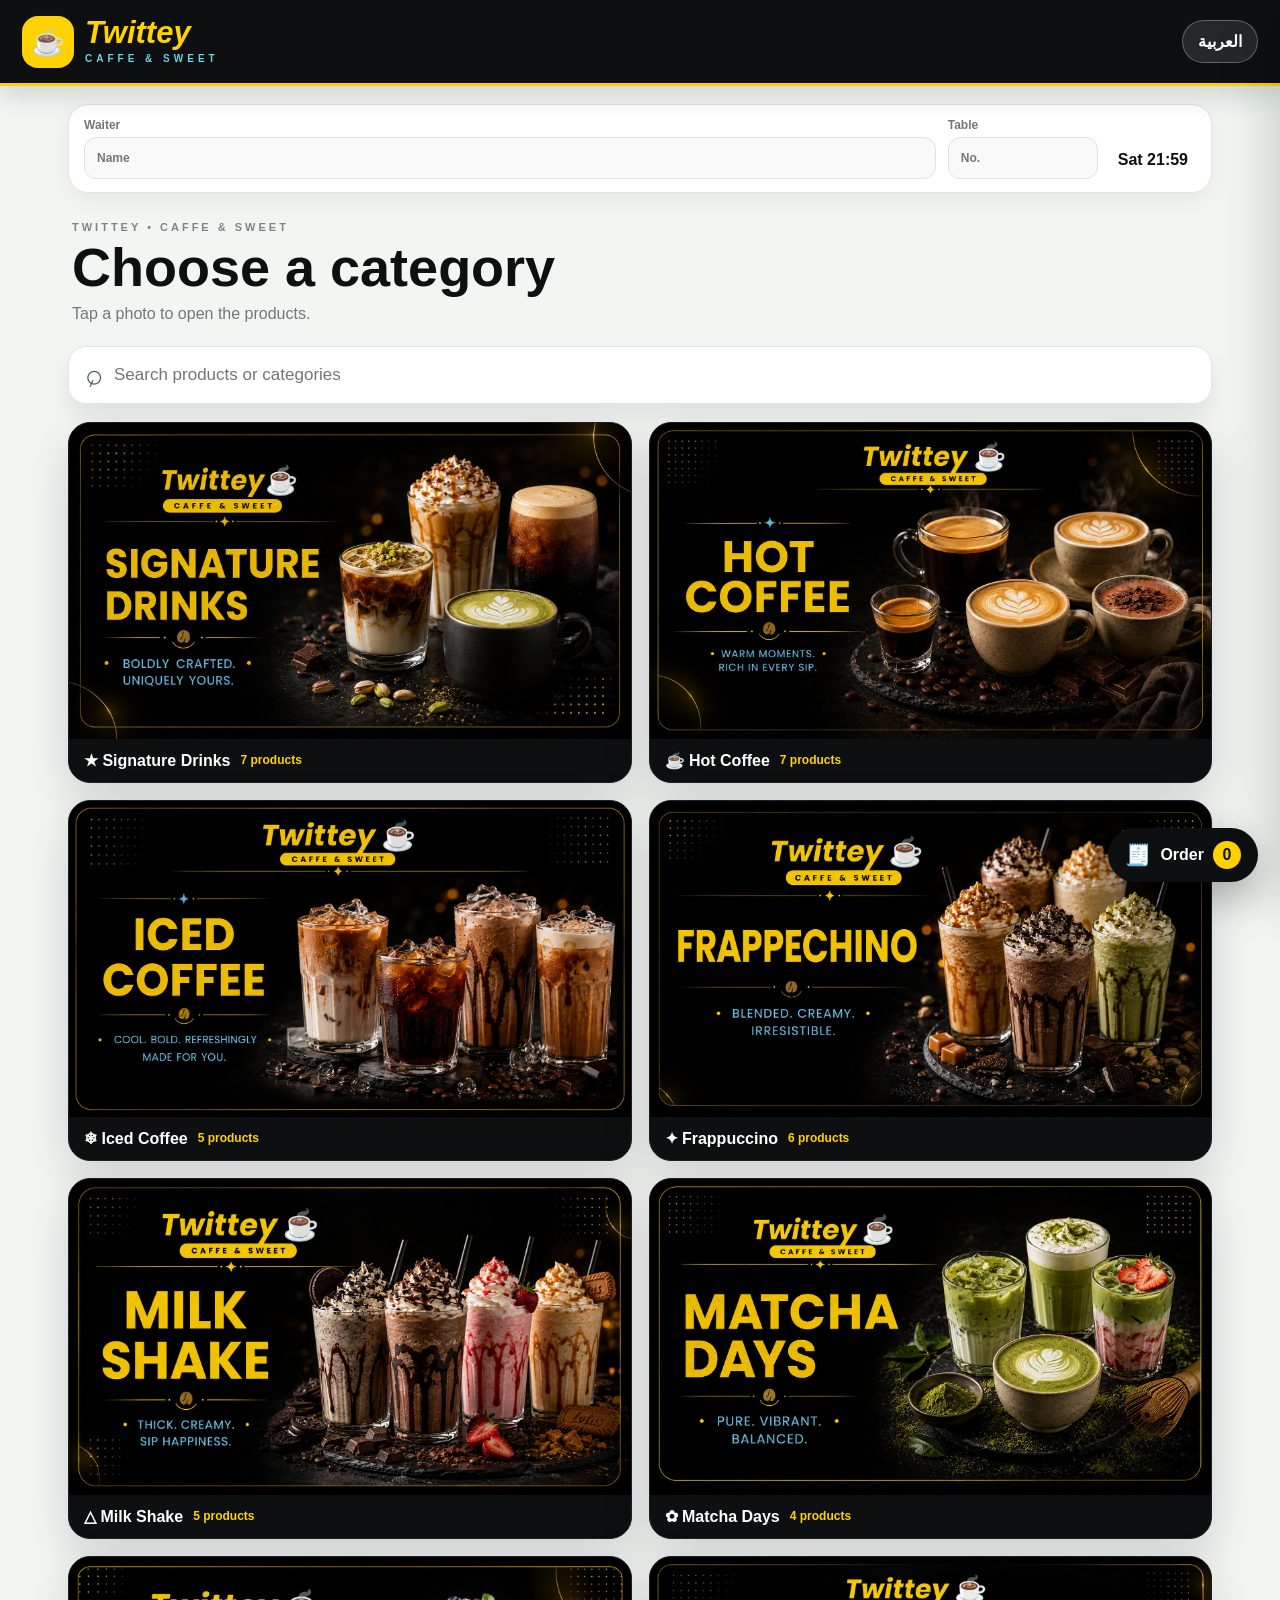
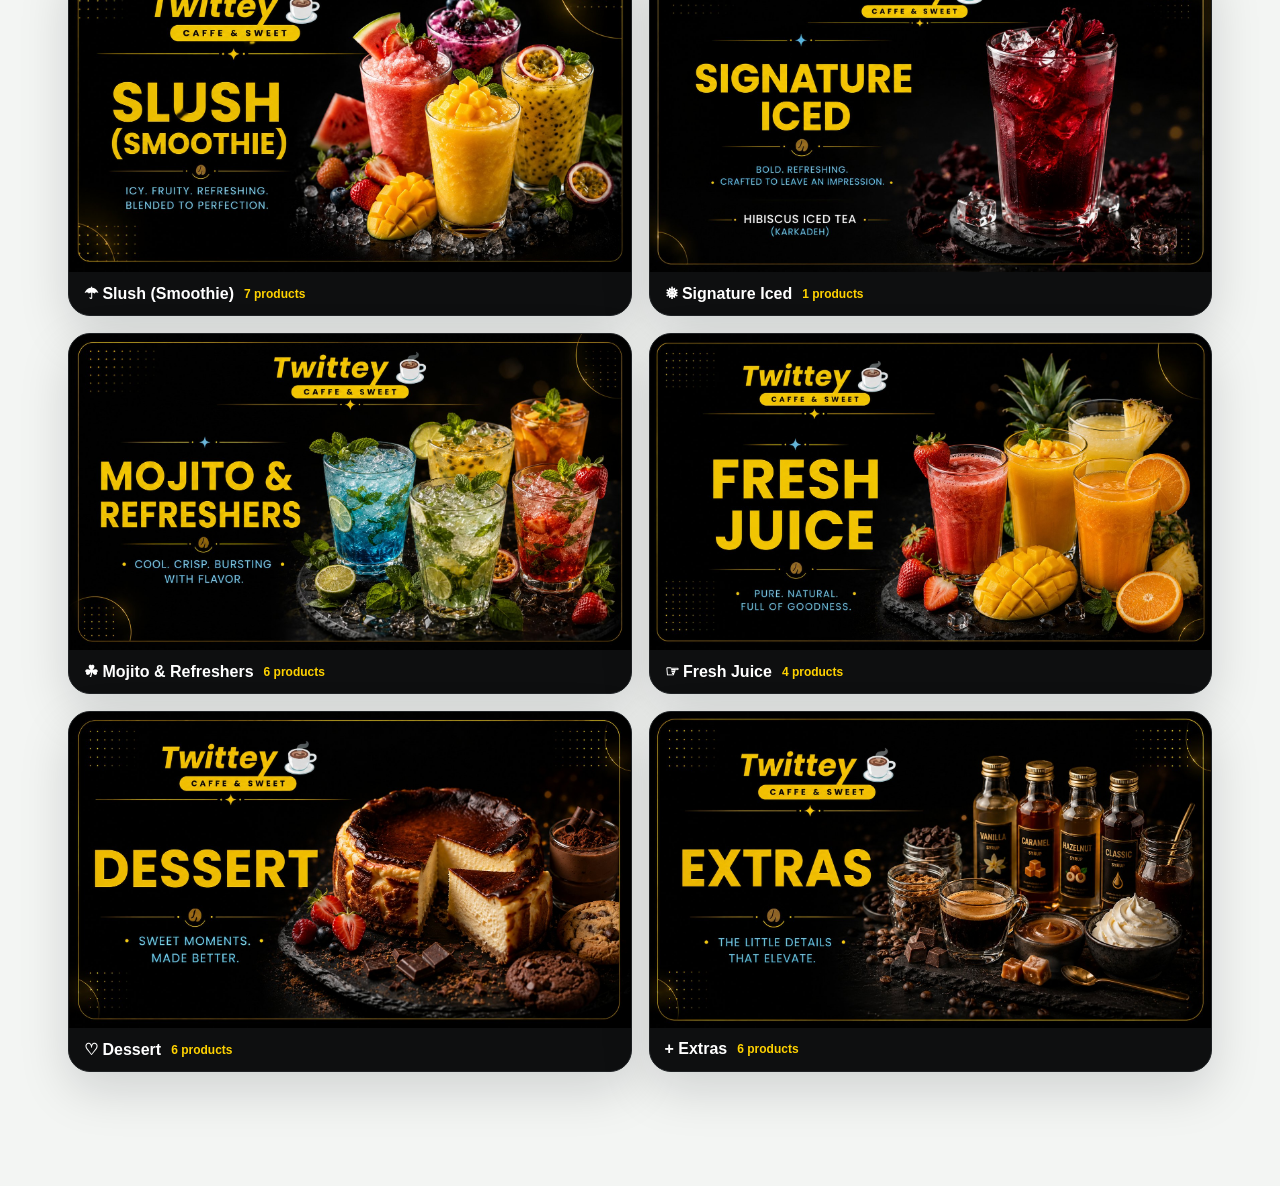
==== index.html @ 7efb629a "Add files via upload" ====
<!doctype html>
<html lang="en" dir="ltr">
<head>
  <meta charset="utf-8" />
  <meta name="viewport" content="width=device-width,initial-scale=1,viewport-fit=cover" />
  <meta name="theme-color" content="#0e0f10" />
  <meta name="apple-mobile-web-app-capable" content="yes" />
  <meta name="apple-mobile-web-app-status-bar-style" content="black-translucent" />
  <title>Twittey Waiter Menu</title>
  <link rel="manifest" href="manifest.json" />
  <link rel="icon" href="icon-192.png" />
  <link rel="stylesheet" href="styles.css" />
</head>
<body>
  <header class="app-header">
    <div class="brand" id="homeBrand" role="button" tabindex="0" aria-label="Home">
      <div class="brand-mark">☕</div>
      <div><div class="brand-name">Twittey</div><div class="brand-sub">CAFFE &amp; SWEET</div></div>
    </div>
    <div class="header-actions">
      <button class="lang-btn" id="langBtn" type="button">العربية</button>
      <button class="install-btn hidden" id="installBtn" type="button">Install</button>
    </div>
  </header>

  <main>
    <section class="staff-strip">
      <label><span data-i18n="waiter">Waiter</span><input id="waiterInput" autocomplete="off" placeholder="Name" /></label>
      <label><span data-i18n="table">Table</span><input id="tableInput" inputmode="numeric" placeholder="No." /></label>
      <div class="clock" id="clock"></div>
    </section>

    <section id="homeView" class="view active">
      <div class="welcome">
        <p class="eyebrow">TWITTEY • CAFFE &amp; SWEET</p>
        <h1 data-i18n="chooseCategory">Choose a category</h1>
        <p data-i18n="tapCategory">Tap a photo to open the products.</p>
      </div>
      <div class="search-wrap">
        <span class="search-icon">⌕</span>
        <input id="searchInput" type="search" data-placeholder="search" placeholder="Search products or categories" />
        <button id="clearSearch" class="clear-search hidden" aria-label="Clear search">×</button>
      </div>
      <div id="categoryGrid" class="category-grid"></div>
      <div id="noResults" class="empty-state hidden"><span>⌕</span><p data-i18n="noResults">No matching products found.</p></div>
    </section>

    <section id="categoryView" class="view">
      <button id="backBtn" class="back-btn" type="button">‹ <span data-i18n="back">Back</span></button>
      <div id="categoryHero" class="category-hero"></div>
      <div id="heroMeta" class="hero-meta"></div>
      <div id="productGrid" class="product-grid"></div>
    </section>
  </main>

  <button id="cartFab" class="cart-fab" type="button" aria-label="Open order">
    <span class="cart-symbol">🧾</span><span id="cartFabLabel">Order</span><span id="cartCount" class="cart-count">0</span>
  </button>

  <div id="drawerBackdrop" class="drawer-backdrop"></div>
  <aside id="cartDrawer" class="cart-drawer" aria-label="Current order">
    <div class="drawer-head">
      <div><p class="eyebrow">TWITTEY</p><h2 data-i18n="currentOrder">Current order</h2></div>
      <button id="closeCart" class="icon-btn" type="button">×</button>
    </div>
    <div id="orderMeta" class="order-meta"></div>
    <div id="cartItems" class="cart-items"></div>
    <div id="cartEmpty" class="cart-empty"><div>☕</div><p data-i18n="emptyOrder">No items added yet.</p></div>
    <label class="order-note"><span data-i18n="orderNote">Order note</span><textarea id="orderNote" rows="2" data-placeholder="notePlaceholder" placeholder="Example: takeaway, no sugar..."></textarea></label>
    <div class="totals"><span data-i18n="total">Total</span><strong id="cartTotal">0.000 OMR</strong></div>
    <div class="drawer-actions">
      <button id="copyOrder" class="secondary-btn" type="button" data-i18n="copy">Copy</button>
      <button id="printOrder" class="secondary-btn" type="button" data-i18n="print">Print</button>
      <button id="clearOrder" class="danger-btn" type="button" data-i18n="clear">Clear</button>
    </div>
  </aside>

  <div id="productModal" class="modal-backdrop">
    <div class="product-modal" role="dialog" aria-modal="true">
      <button id="closeModal" class="modal-close" type="button">×</button>
      <div id="modalThumb" class="modal-thumb"></div>
      <p id="modalCategory" class="eyebrow"></p>
      <h2 id="modalName"></h2>
      <div class="modal-price" id="modalPrice"></div>
      <div class="quantity-picker"><button id="qtyMinus" type="button">−</button><strong id="modalQty">1</strong><button id="qtyPlus" type="button">+</button></div>
      <div id="extrasBox" class="extras-box">
        <h3 data-i18n="chooseExtras">Choose extras</h3>
        <div id="extrasList"></div>
      </div>
      <label class="item-note"><span data-i18n="itemNote">Item note</span><textarea id="itemNote" rows="2" data-placeholder="itemNotePlaceholder" placeholder="Example: less ice, no sugar..."></textarea></label>
      <button id="addToOrder" class="primary-btn" type="button"><span data-i18n="addOrder">Add to order</span><strong id="modalTotal"></strong></button>
    </div>
  </div>

  <section id="printArea" class="print-area"></section>
  <div id="toast" class="toast"></div>
  <script>window.MENU_DATA = [{"id": "signature", "name": "Signature Drinks", "nameAr": "المشروبات المميزة", "image": "signature.jpg", "icon": "★", "items": [["Spanish Latte", "سبانيش لاتيه", 1.3, "spanish-latte.jpg"], ["Pistachio Latte", "لاتيه فستق", 1.6, "pistachio-latte.jpg"], ["Dirty Coffee", "ديرتي كوفي", 1.6, "dirty-coffee.jpg"], ["White Mocha", "وايت موكا", 1.4, "white-mocha.jpg"], ["Caramel Macchiato", "كراميل ماكياتو", 1.2, "caramel-macchiato.jpg"], ["Nitro Cold Brew", "نايترو كولد برو", 1.2, "nitro-cold-brew.jpg"], ["Hibiscus Refresher", "منعش الكركديه", 1.2, "hibiscus-refresher.jpg"]]}, {"id": "hot-coffee", "name": "Hot Coffee", "nameAr": "قهوة ساخنة", "image": "hot-coffee.jpg", "icon": "☕", "items": [["Espresso", "إسبريسو", 0.8, "espresso.jpg"], ["Americano", "أمريكانو", 1.0, "americano.jpg"], ["Cappuccino", "كابتشينو", 1.2, "cappuccino.jpg"], ["Latte", "لاتيه", 1.2, "latte.jpg"], ["Flat White", "فلات وايت", 1.2, "flat-white.jpg"], ["Mocha", "موكا", 1.3, "mocha.jpg"], ["Hot Chocolate", "هوت شوكليت", 1.3, "hot-chocolate.jpg"]]}, {"id": "iced-coffee", "name": "Iced Coffee", "nameAr": "قهوة باردة", "image": "iced-coffee.jpg", "icon": "❄", "items": [["Iced Latte", "آيس لاتيه", 1.3], ["Iced Spanish Latte", "آيس سبانيش لاتيه", 1.2], ["Iced Americano", "آيس أمريكانو", 1.0], ["Iced Mocha", "آيس موكا", 1.4], ["Cold Brew", "كولد برو", 1.5]]}, {"id": "frappuccino", "name": "Frappuccino", "nameAr": "فرابتشينو", "image": "frappuccino.jpg", "icon": "✦", "items": [["Caramel Frappuccino", "كراميل فرابتشينو", 1.5], ["Mocha Frappuccino", "موكا فرابتشينو", 1.5], ["White Mocha Frappuccino", "وايت موكا فرابتشينو", 1.5], ["Hazelnut Frappuccino", "بندق فرابتشينو", 1.5], ["Pistachio Frappuccino", "فستق فرابتشينو", 1.5], ["Cookies & Cream Frappuccino", "كوكيز آند كريم فرابتشينو", 1.5]]}, {"id": "milkshake", "name": "Milk Shake", "nameAr": "ميلك شيك", "image": "milkshake.jpg", "icon": "△", "items": [["Oreo Milk Shake", "أوريو ميلك شيك", 1.4], ["Chocolate Milk Shake", "شوكولاتة ميلك شيك", 1.3], ["Vanilla Milk Shake", "فانيلا ميلك شيك", 1.3], ["Strawberry Milk Shake", "فراولة ميلك شيك", 1.4], ["Lotus Milk Shake", "لوتس ميلك شيك", 1.4]]}, {"id": "matcha", "name": "Matcha Days", "nameAr": "ماتشا", "image": "matcha.jpg", "icon": "✿", "items": [["Matcha Latte", "ماتشا لاتيه", 1.5], ["Iced Matcha Latte", "آيس ماتشا لاتيه", 1.5], ["Matcha Coconut Latte", "ماتشا جوز الهند", 1.8], ["Strawberry Matcha", "ماتشا فراولة", 1.8]]}, {"id": "slush", "name": "Slush (Smoothie)", "nameAr": "سلاش وسموذي", "image": "slush.jpg", "icon": "☂", "items": [["Mango Slush", "سلاش مانجو", 1.3], ["Strawberry Slush", "سلاش فراولة", 1.3], ["Watermelon Slush", "سلاش بطيخ", 1.0], ["Blueberry Slush", "سلاش بلوبيري", 1.3], ["Passion Fruit Slush", "سلاش باشن فروت", 1.3], ["Peach Slush", "سلاش خوخ", 1.3], ["Mixed Berry Slush", "سلاش توت مشكل", 1.3]]}, {"id": "signature-iced", "name": "Signature Iced", "nameAr": "مشروب بارد مميز", "image": "signature-iced.jpg", "icon": "❅", "items": [["Hibiscus Iced Tea (Karkadeh)", "آيس تي كركديه", 1.2]]}, {"id": "mojito", "name": "Mojito & Refreshers", "nameAr": "موهيتو ومنعشات", "image": "mojito.jpg", "icon": "☘", "items": [["Blue Mojito", "موهيتو أزرق", 1.4], ["Passion Fruit Mojito", "موهيتو باشن فروت", 1.4], ["Green Apple Mojito", "موهيتو تفاح أخضر", 1.4], ["Strawberry Mojito", "موهيتو فراولة", 1.4], ["Lemon Mint", "ليمون نعناع", 1.2], ["Peach Ice Tea", "آيس تي خوخ", 1.4]]}, {"id": "fresh-juice", "name": "Fresh Juice", "nameAr": "عصائر طازجة", "image": "fresh-juice.jpg", "icon": "☞", "items": [["Strawberry Juice", "عصير فراولة", 1.2], ["Mango Juice", "عصير مانجو", 1.2], ["Pineapple Juice", "عصير أناناس", 1.2], ["Orange Juice", "عصير برتقال", 1.0]]}, {"id": "dessert", "name": "Dessert", "nameAr": "حلويات", "image": "dessert.jpg", "icon": "♡", "items": [["Tiramisu Cup", "كوب تيراميسو", 2.0], ["San Sebastian", "سان سباستيان", 2.0], ["Brownies", "براونيز", 1.6], ["Cookies", "كوكيز", 0.8], ["Chocolate Cake", "كيك شوكولاتة", 1.5], ["Cheesecake (Berry)", "تشيز كيك توت", 1.6]]}, {"id": "extras", "name": "Extras", "nameAr": "إضافات", "image": "extras.jpg", "icon": "+", "items": [["Extra Shot", "شوت إضافي", 0.3], ["Flavored Syrup", "سيرب نكهة", 0.3], ["Oat Milk", "حليب شوفان", 0.3], ["Almond Milk", "حليب لوز", 0.3], ["Whipped Cream", "كريمة مخفوقة", 0.3], ["Extra Sauce", "صوص إضافي", 0.3]]}];</script>
  <script src="app.js"></script>
</body>
</html>
---- styles.css ----
:root{
  --black:#0e0f10;--black2:#17191b;--yellow:#ffd200;--blue:#6fd2dd;--paper:#f3f5f3;
  --muted:#71777b;--line:#dfe3e1;--white:#fff;--danger:#b83232;--shadow:0 18px 50px rgba(10,15,18,.15);
  font-family:Inter,"Segoe UI",Tahoma,Arial,sans-serif;color:var(--black);background:var(--paper);
}
*{box-sizing:border-box}html,body{margin:0;min-height:100%;background:var(--paper)}body{padding-bottom:96px}button,input,textarea{font:inherit}button{cursor:pointer}.hidden{display:none!important}
.app-header{position:sticky;top:0;z-index:30;height:86px;padding:12px 22px;display:flex;align-items:center;justify-content:space-between;background:var(--black);color:#fff;border-bottom:3px solid var(--yellow);box-shadow:0 10px 26px rgba(0,0,0,.14)}
.brand{display:flex;align-items:center;gap:11px;user-select:none}.brand-mark{width:52px;height:52px;display:grid;place-items:center;border-radius:16px;background:var(--yellow);font-size:27px}.brand-name{font-size:31px;font-weight:900;font-style:italic;line-height:.9;color:var(--yellow)}.brand-sub{margin-top:7px;font-size:10px;font-weight:800;letter-spacing:4px;color:var(--blue)}
.header-actions{display:flex;gap:8px}.lang-btn,.install-btn{border:1px solid rgba(255,255,255,.28);border-radius:999px;background:#25282a;color:#fff;padding:11px 15px;font-weight:800}.install-btn{background:var(--yellow);color:#111;border-color:var(--yellow)}
main{max-width:1180px;margin:0 auto;padding:18px}.staff-strip{display:grid;grid-template-columns:1fr 150px auto;gap:12px;align-items:end;background:#fff;padding:13px 15px;border:1px solid var(--line);border-radius:20px;box-shadow:0 8px 26px rgba(11,18,20,.06)}
.staff-strip label{display:grid;gap:5px;color:var(--muted);font-weight:800;font-size:12px}.staff-strip input{min-width:0;height:42px;padding:0 12px;border:1px solid var(--line);border-radius:12px;background:#f8f9f8;outline:none}.staff-strip input:focus{border-color:var(--blue);box-shadow:0 0 0 4px rgba(111,210,221,.18)}.clock{padding:0 8px 10px;font-weight:900;color:var(--black);white-space:nowrap}
.view{display:none}.view.active{display:block}.welcome{padding:28px 4px 15px}.eyebrow{margin:0 0 7px;color:#7d8588;font-size:11px;font-weight:900;letter-spacing:3px}.welcome h1{margin:0;font-size:clamp(31px,5vw,54px);line-height:1}.welcome p:last-child{color:var(--muted);margin:11px 0 0}
.search-wrap{position:sticky;top:102px;z-index:20;display:flex;align-items:center;gap:10px;margin:8px 0 18px;padding:0 15px;height:58px;background:rgba(255,255,255,.94);backdrop-filter:blur(12px);border:1px solid var(--line);border-radius:18px;box-shadow:0 12px 25px rgba(12,17,20,.08)}.search-icon{font-size:30px;transform:rotate(-20deg);color:#50575a}.search-wrap input{width:100%;border:0;outline:0;background:transparent;font-size:17px}.clear-search{border:0;background:#e8ebea;width:32px;height:32px;border-radius:50%;font-size:21px}
.category-grid{display:grid;grid-template-columns:repeat(2,minmax(0,1fr));gap:17px}.category-card{display:flex;flex-direction:column;overflow:hidden;border-radius:22px;background:var(--black);box-shadow:var(--shadow);border:1px solid #1e2124;color:#fff;text-align:start;padding:0}.cat-banner{aspect-ratio:16/9;width:100%;overflow:hidden;background:#111}.cat-banner img{width:100%;height:100%;object-fit:cover;display:block;transition:transform .4s ease}.category-card:hover .cat-banner img,.category-card:focus .cat-banner img{transform:scale(1.04)}.cat-label{display:flex;align-items:center;justify-content:space-between;gap:10px;padding:12px 15px}.cat-label span{font-weight:800;font-size:16px;color:#fff}.cat-label em{font-style:normal;font-weight:800;font-size:12px;color:var(--yellow);white-space:nowrap}.empty-state{text-align:center;padding:50px 15px;color:var(--muted)}.empty-state span{font-size:50px}
.back-btn{margin:21px 0 12px;border:0;background:#fff;border-radius:14px;padding:12px 17px;font-weight:900;box-shadow:0 7px 18px rgba(0,0,0,.06)}.category-hero{overflow:hidden;aspect-ratio:16/9;width:100%;border-radius:26px;background:#111 center/cover no-repeat;box-shadow:var(--shadow)}.hero-meta{margin:14px 4px 2px;font-weight:900;font-size:clamp(16px,2.4vw,20px);color:var(--black)}
.product-grid{display:grid;grid-template-columns:repeat(2,minmax(0,1fr));gap:14px;margin-top:18px}.product-card{display:grid;grid-template-columns:82px 1fr auto;gap:14px;align-items:center;background:#fff;border:1px solid var(--line);border-radius:20px;padding:12px;box-shadow:0 7px 20px rgba(10,15,18,.05);text-align:start}.product-thumb{height:82px;border-radius:16px;display:grid;place-items:center;background:linear-gradient(145deg,#1c1f22,#0e0f10);color:var(--yellow);font-size:30px;overflow:hidden}.product-thumb img{width:100%;height:100%;object-fit:cover;display:block}.product-info h3{margin:0 0 6px;font-size:18px}.product-info p{margin:0;color:var(--muted);font-size:13px}.price{margin-top:8px!important;color:#111!important;font-weight:900!important}.add-btn{width:48px;height:48px;border:0;border-radius:15px;background:var(--yellow);font-size:27px;font-weight:500}.add-btn:active{transform:scale(.94)}
.cart-fab{position:fixed;z-index:35;right:22px;bottom:18px;display:flex;align-items:center;gap:9px;border:0;border-radius:999px;background:var(--black);color:#fff;padding:13px 17px;box-shadow:0 16px 38px rgba(0,0,0,.28);font-weight:900}.cart-symbol{font-size:21px}.cart-count{display:grid;place-items:center;min-width:28px;height:28px;padding:0 7px;border-radius:50%;background:var(--yellow);color:#111}
.drawer-backdrop{position:fixed;z-index:39;inset:0;background:rgba(5,8,10,.48);opacity:0;pointer-events:none;transition:.22s}.drawer-backdrop.open{opacity:1;pointer-events:auto}.cart-drawer{position:fixed;z-index:40;top:0;right:0;width:min(460px,94vw);height:100dvh;background:#fff;box-shadow:-20px 0 60px rgba(0,0,0,.24);transform:translateX(105%);transition:.28s ease;display:flex;flex-direction:column;padding:22px}.cart-drawer.open{transform:translateX(0)}.drawer-head{display:flex;align-items:center;justify-content:space-between;border-bottom:1px solid var(--line);padding-bottom:13px}.drawer-head h2{margin:0}.icon-btn,.modal-close{border:0;width:42px;height:42px;border-radius:50%;background:#eef0ef;font-size:25px}.order-meta{display:flex;gap:8px;flex-wrap:wrap;padding:12px 0;color:var(--muted);font-size:13px;font-weight:800}.order-meta span{background:#f3f5f4;padding:7px 10px;border-radius:999px}.cart-items{overflow:auto;flex:1}.cart-line{display:grid;grid-template-columns:1fr auto;gap:10px;padding:13px 0;border-bottom:1px solid var(--line)}.cart-line h4{margin:0 0 4px}.cart-line p{margin:2px 0;color:var(--muted);font-size:12px}.cart-controls{display:flex;align-items:center;gap:7px;justify-content:end}.cart-controls button{border:0;background:#ecefed;width:30px;height:30px;border-radius:9px;font-weight:900}.remove-line{background:#fff0f0!important;color:var(--danger)}.line-total{text-align:end;font-weight:900;margin-top:7px}.cart-empty{flex:1;display:grid;place-content:center;text-align:center;color:var(--muted)}.cart-empty div{font-size:48px}.order-note,.item-note{display:grid;gap:7px;color:var(--muted);font-size:12px;font-weight:900}.order-note textarea,.item-note textarea{resize:none;border:1px solid var(--line);border-radius:13px;padding:10px;outline:0}.totals{display:flex;justify-content:space-between;align-items:center;padding:15px 0 11px;font-size:18px}.totals strong{font-size:23px}.drawer-actions{display:grid;grid-template-columns:1fr 1fr 1fr;gap:8px}.secondary-btn,.danger-btn,.primary-btn{border:0;border-radius:13px;padding:13px;font-weight:900}.secondary-btn{background:#e9eeed}.danger-btn{background:#fff0f0;color:var(--danger)}
.modal-backdrop{position:fixed;z-index:50;inset:0;background:rgba(4,7,8,.62);display:grid;place-items:center;padding:18px;opacity:0;pointer-events:none;transition:.2s}.modal-backdrop.open{opacity:1;pointer-events:auto}.product-modal{position:relative;width:min(520px,100%);max-height:94dvh;overflow:auto;background:#fff;border-radius:28px;padding:18px;box-shadow:0 30px 90px rgba(0,0,0,.35)}.modal-close{position:absolute;right:14px;top:14px;z-index:2}.modal-thumb{height:280px;border-radius:20px;background-color:#000;background-position:center;background-size:contain;background-repeat:no-repeat;margin-bottom:17px}.product-modal h2{margin:4px 0 7px;font-size:29px}.modal-price{font-weight:900;font-size:19px}.quantity-picker{display:flex;align-items:center;justify-content:center;gap:20px;margin:17px 0}.quantity-picker button{border:0;width:46px;height:46px;border-radius:14px;background:#ecefed;font-size:24px;font-weight:900}.quantity-picker strong{font-size:23px}.extras-box{padding:13px;border-radius:18px;background:#f4f6f5;margin-bottom:13px}.extras-box h3{margin:0 0 10px;font-size:16px}.extra-choice{display:flex;align-items:center;justify-content:space-between;padding:9px 0;border-bottom:1px solid #dfe4e2}.extra-choice:last-child{border-bottom:0}.extra-choice label{display:flex;align-items:center;gap:9px;font-weight:700}.extra-choice input{width:20px;height:20px;accent-color:#111}.primary-btn{width:100%;margin-top:13px;background:var(--yellow);color:#111;display:flex;justify-content:space-between;font-size:16px}.toast{position:fixed;z-index:70;left:50%;bottom:95px;transform:translate(-50%,25px);background:#111;color:#fff;padding:12px 17px;border-radius:999px;font-weight:800;opacity:0;pointer-events:none;transition:.2s}.toast.show{opacity:1;transform:translate(-50%,0)}
.print-area{display:none}
html[dir="rtl"] .category-card,html[dir="rtl"] .product-card{text-align:right}html[dir="rtl"] .category-card::after{background:linear-gradient(270deg,rgba(0,0,0,.78),rgba(0,0,0,.18) 72%,rgba(0,0,0,.08))}html[dir="rtl"] .hero-overlay{background:linear-gradient(270deg,rgba(0,0,0,.78),rgba(0,0,0,.12))}html[dir="rtl"] .cart-drawer{right:auto;left:0;transform:translateX(-105%);box-shadow:20px 0 60px rgba(0,0,0,.24)}html[dir="rtl"] .cart-drawer.open{transform:translateX(0)}html[dir="rtl"] .cart-fab{right:auto;left:22px}html[dir="rtl"] .modal-close{right:auto;left:14px}
@media(max-width:760px){main{padding:12px}.app-header{height:78px;padding:10px 13px}.brand-name{font-size:27px}.brand-mark{width:47px;height:47px}.brand-sub{letter-spacing:2.5px}.staff-strip{grid-template-columns:1fr 105px}.clock{display:none}.category-grid{grid-template-columns:1fr}.category-card{min-height:190px}.product-grid{grid-template-columns:1fr}.category-hero{height:245px}.search-wrap{top:88px}.product-card{grid-template-columns:72px 1fr auto}.product-thumb{height:72px}.drawer-actions{grid-template-columns:1fr 1fr}.danger-btn{grid-column:1/-1}.lang-btn{padding:10px 12px}.install-btn{display:none!important}}
@media(max-width:390px){.brand-sub{display:none}.staff-strip{grid-template-columns:1fr 86px}.category-copy h2{font-size:25px}.product-info h3{font-size:16px}}
@media print{body>*:not(#printArea){display:none!important}.print-area{display:block!important;padding:12mm;font-family:Arial,sans-serif;color:#000}.print-head{text-align:center;border-bottom:2px solid #000;padding-bottom:8px}.print-head h1{margin:0}.print-meta{display:flex;justify-content:space-between;margin:14px 0}.print-table{width:100%;border-collapse:collapse}.print-table th,.print-table td{border-bottom:1px solid #bbb;padding:7px;text-align:start}.print-total{text-align:end;font-size:20px;font-weight:900;margin-top:15px}.print-note{margin-top:14px;border:1px solid #aaa;padding:8px}}
.cat-fallback{width:100%;height:100%;display:grid;place-items:center;font-size:60px;color:var(--yellow);background:linear-gradient(145deg,#1c1f22,#0e0f10)}
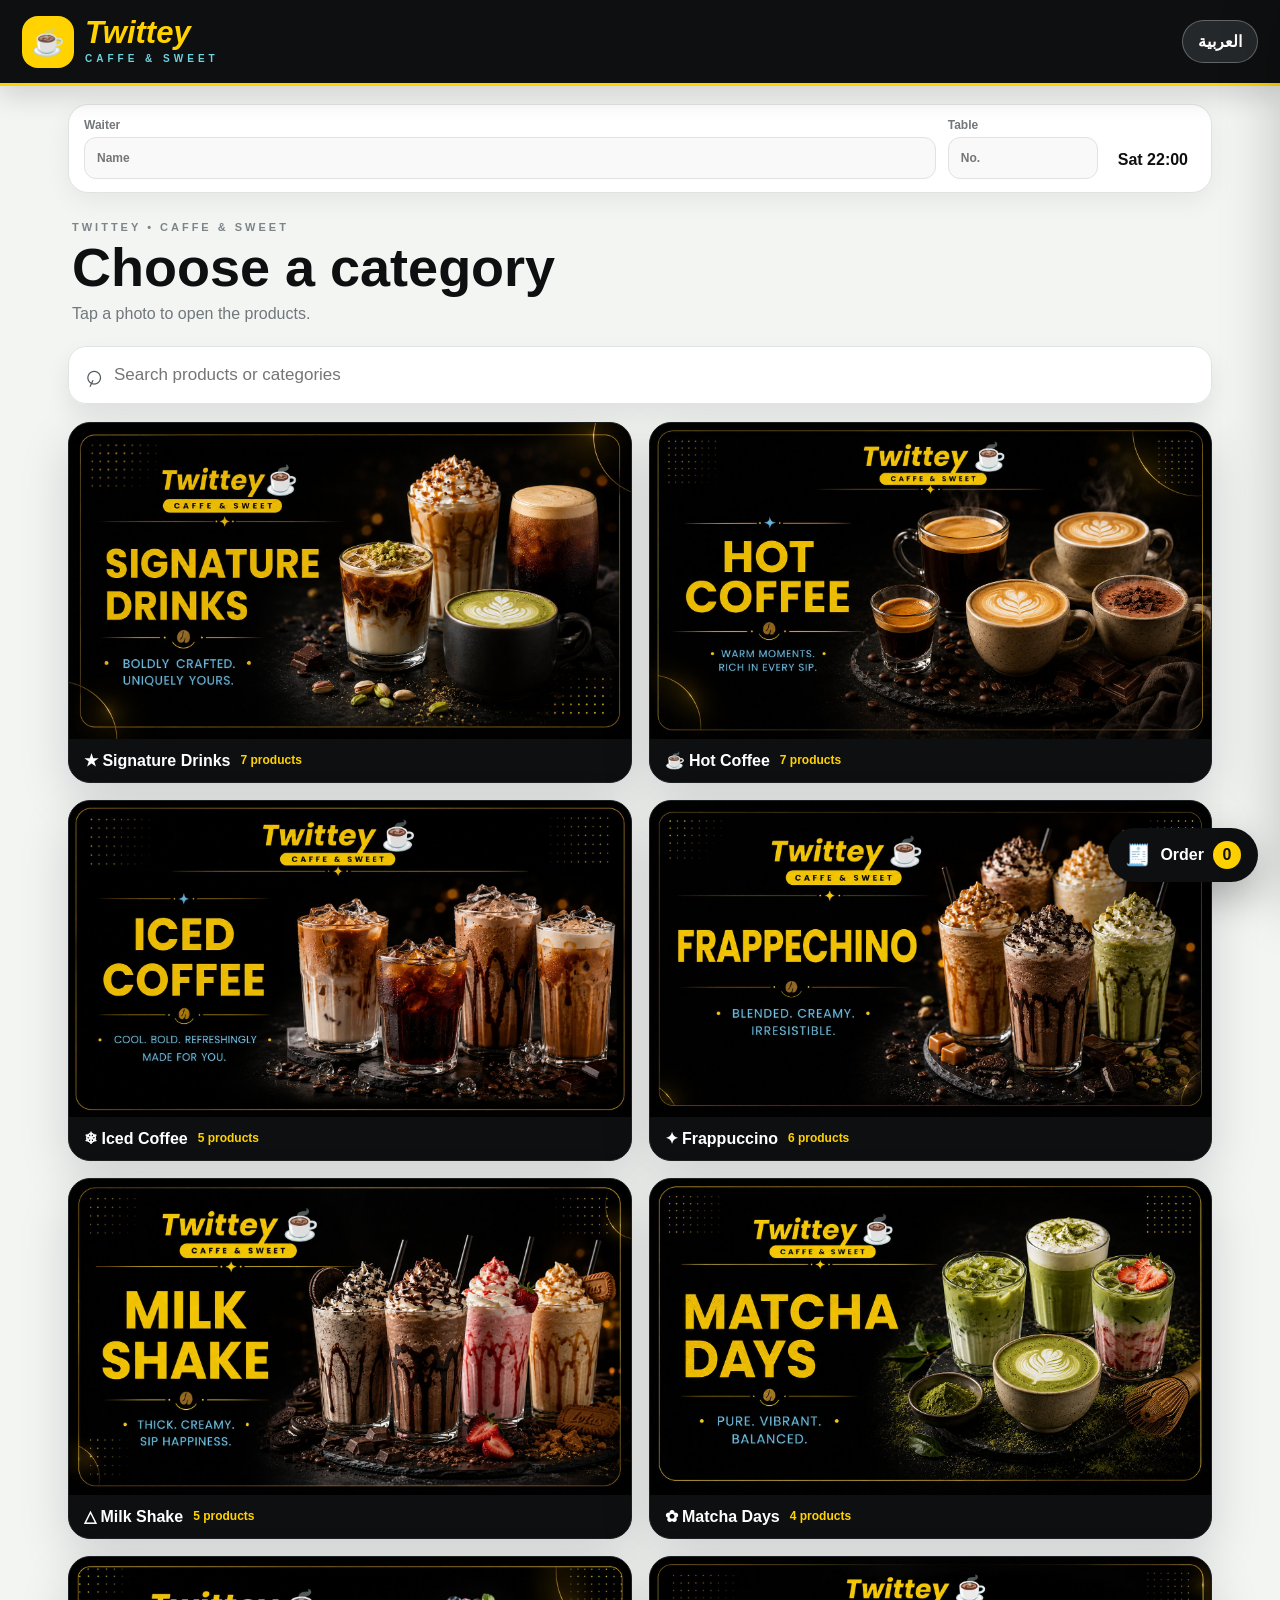
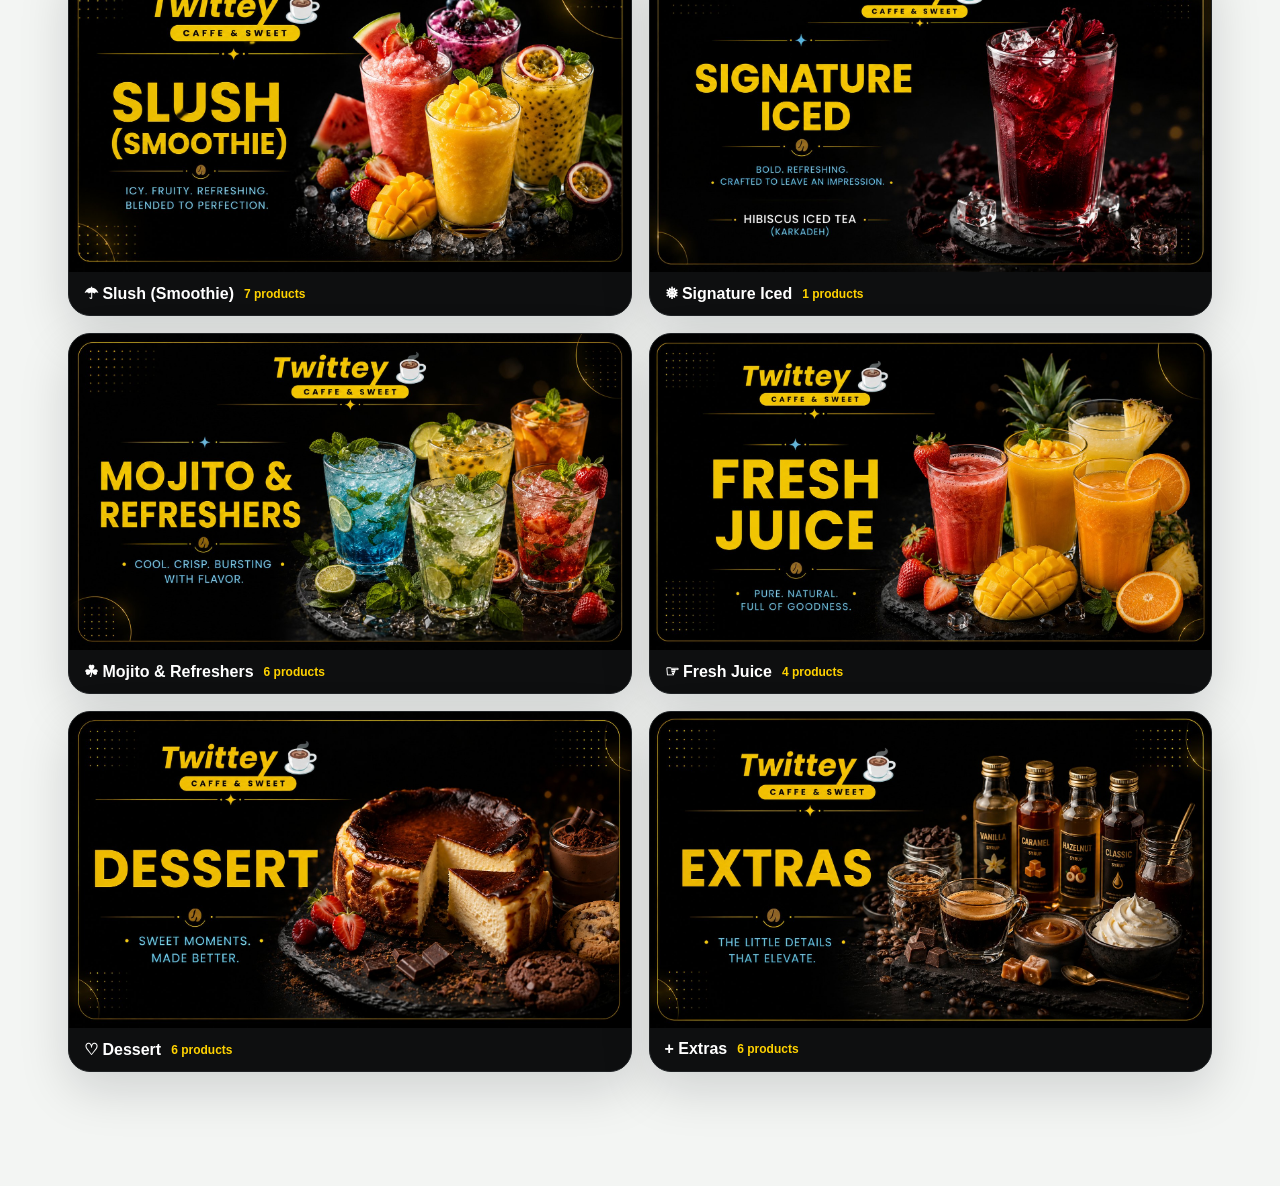
==== commit c500493e: "Add files via upload" ====
--- a/index.html
+++ b/index.html
@@ -94,7 +94,7 @@
 
   <section id="printArea" class="print-area"></section>
   <div id="toast" class="toast"></div>
-  <script>window.MENU_DATA = [{"id": "signature", "name": "Signature Drinks", "nameAr": "المشروبات المميزة", "image": "signature.jpg", "icon": "★", "items": [["Spanish Latte", "سبانيش لاتيه", 1.3, "spanish-latte.jpg"], ["Pistachio Latte", "لاتيه فستق", 1.6, "pistachio-latte.jpg"], ["Dirty Coffee", "ديرتي كوفي", 1.6, "dirty-coffee.jpg"], ["White Mocha", "وايت موكا", 1.4, "white-mocha.jpg"], ["Caramel Macchiato", "كراميل ماكياتو", 1.2, "caramel-macchiato.jpg"], ["Nitro Cold Brew", "نايترو كولد برو", 1.2, "nitro-cold-brew.jpg"], ["Hibiscus Refresher", "منعش الكركديه", 1.2, "hibiscus-refresher.jpg"]]}, {"id": "hot-coffee", "name": "Hot Coffee", "nameAr": "قهوة ساخنة", "image": "hot-coffee.jpg", "icon": "☕", "items": [["Espresso", "إسبريسو", 0.8, "espresso.jpg"], ["Americano", "أمريكانو", 1.0, "americano.jpg"], ["Cappuccino", "كابتشينو", 1.2, "cappuccino.jpg"], ["Latte", "لاتيه", 1.2, "latte.jpg"], ["Flat White", "فلات وايت", 1.2, "flat-white.jpg"], ["Mocha", "موكا", 1.3, "mocha.jpg"], ["Hot Chocolate", "هوت شوكليت", 1.3, "hot-chocolate.jpg"]]}, {"id": "iced-coffee", "name": "Iced Coffee", "nameAr": "قهوة باردة", "image": "iced-coffee.jpg", "icon": "❄", "items": [["Iced Latte", "آيس لاتيه", 1.3], ["Iced Spanish Latte", "آيس سبانيش لاتيه", 1.2], ["Iced Americano", "آيس أمريكانو", 1.0], ["Iced Mocha", "آيس موكا", 1.4], ["Cold Brew", "كولد برو", 1.5]]}, {"id": "frappuccino", "name": "Frappuccino", "nameAr": "فرابتشينو", "image": "frappuccino.jpg", "icon": "✦", "items": [["Caramel Frappuccino", "كراميل فرابتشينو", 1.5], ["Mocha Frappuccino", "موكا فرابتشينو", 1.5], ["White Mocha Frappuccino", "وايت موكا فرابتشينو", 1.5], ["Hazelnut Frappuccino", "بندق فرابتشينو", 1.5], ["Pistachio Frappuccino", "فستق فرابتشينو", 1.5], ["Cookies & Cream Frappuccino", "كوكيز آند كريم فرابتشينو", 1.5]]}, {"id": "milkshake", "name": "Milk Shake", "nameAr": "ميلك شيك", "image": "milkshake.jpg", "icon": "△", "items": [["Oreo Milk Shake", "أوريو ميلك شيك", 1.4], ["Chocolate Milk Shake", "شوكولاتة ميلك شيك", 1.3], ["Vanilla Milk Shake", "فانيلا ميلك شيك", 1.3], ["Strawberry Milk Shake", "فراولة ميلك شيك", 1.4], ["Lotus Milk Shake", "لوتس ميلك شيك", 1.4]]}, {"id": "matcha", "name": "Matcha Days", "nameAr": "ماتشا", "image": "matcha.jpg", "icon": "✿", "items": [["Matcha Latte", "ماتشا لاتيه", 1.5], ["Iced Matcha Latte", "آيس ماتشا لاتيه", 1.5], ["Matcha Coconut Latte", "ماتشا جوز الهند", 1.8], ["Strawberry Matcha", "ماتشا فراولة", 1.8]]}, {"id": "slush", "name": "Slush (Smoothie)", "nameAr": "سلاش وسموذي", "image": "slush.jpg", "icon": "☂", "items": [["Mango Slush", "سلاش مانجو", 1.3], ["Strawberry Slush", "سلاش فراولة", 1.3], ["Watermelon Slush", "سلاش بطيخ", 1.0], ["Blueberry Slush", "سلاش بلوبيري", 1.3], ["Passion Fruit Slush", "سلاش باشن فروت", 1.3], ["Peach Slush", "سلاش خوخ", 1.3], ["Mixed Berry Slush", "سلاش توت مشكل", 1.3]]}, {"id": "signature-iced", "name": "Signature Iced", "nameAr": "مشروب بارد مميز", "image": "signature-iced.jpg", "icon": "❅", "items": [["Hibiscus Iced Tea (Karkadeh)", "آيس تي كركديه", 1.2]]}, {"id": "mojito", "name": "Mojito & Refreshers", "nameAr": "موهيتو ومنعشات", "image": "mojito.jpg", "icon": "☘", "items": [["Blue Mojito", "موهيتو أزرق", 1.4], ["Passion Fruit Mojito", "موهيتو باشن فروت", 1.4], ["Green Apple Mojito", "موهيتو تفاح أخضر", 1.4], ["Strawberry Mojito", "موهيتو فراولة", 1.4], ["Lemon Mint", "ليمون نعناع", 1.2], ["Peach Ice Tea", "آيس تي خوخ", 1.4]]}, {"id": "fresh-juice", "name": "Fresh Juice", "nameAr": "عصائر طازجة", "image": "fresh-juice.jpg", "icon": "☞", "items": [["Strawberry Juice", "عصير فراولة", 1.2], ["Mango Juice", "عصير مانجو", 1.2], ["Pineapple Juice", "عصير أناناس", 1.2], ["Orange Juice", "عصير برتقال", 1.0]]}, {"id": "dessert", "name": "Dessert", "nameAr": "حلويات", "image": "dessert.jpg", "icon": "♡", "items": [["Tiramisu Cup", "كوب تيراميسو", 2.0], ["San Sebastian", "سان سباستيان", 2.0], ["Brownies", "براونيز", 1.6], ["Cookies", "كوكيز", 0.8], ["Chocolate Cake", "كيك شوكولاتة", 1.5], ["Cheesecake (Berry)", "تشيز كيك توت", 1.6]]}, {"id": "extras", "name": "Extras", "nameAr": "إضافات", "image": "extras.jpg", "icon": "+", "items": [["Extra Shot", "شوت إضافي", 0.3], ["Flavored Syrup", "سيرب نكهة", 0.3], ["Oat Milk", "حليب شوفان", 0.3], ["Almond Milk", "حليب لوز", 0.3], ["Whipped Cream", "كريمة مخفوقة", 0.3], ["Extra Sauce", "صوص إضافي", 0.3]]}];</script>
+  <script>window.MENU_DATA = [{"id": "signature", "name": "Signature Drinks", "nameAr": "المشروبات المميزة", "image": "signature.jpg", "icon": "★", "items": [["Spanish Latte", "سبانيش لاتيه", 1.3, "spanish-latte.jpg"], ["Pistachio Latte", "لاتيه فستق", 1.6, "pistachio-latte.jpg"], ["Dirty Coffee", "ديرتي كوفي", 1.6, "dirty-coffee.jpg"], ["White Mocha", "وايت موكا", 1.4, "white-mocha.jpg"], ["Caramel Macchiato", "كراميل ماكياتو", 1.2, "caramel-macchiato.jpg"], ["Nitro Cold Brew", "نايترو كولد برو", 1.2, "nitro-cold-brew.jpg"], ["Hibiscus Refresher", "منعش الكركديه", 1.2, "hibiscus-refresher.jpg"]]}, {"id": "hot-coffee", "name": "Hot Coffee", "nameAr": "قهوة ساخنة", "image": "hot-coffee.jpg", "icon": "☕", "items": [["Espresso", "إسبريسو", 0.8, "espresso.jpg"], ["Americano", "أمريكانو", 1.0, "americano.jpg"], ["Cappuccino", "كابتشينو", 1.2, "cappuccino.jpg"], ["Latte", "لاتيه", 1.2, "latte.jpg"], ["Flat White", "فلات وايت", 1.2, "flat-white.jpg"], ["Mocha", "موكا", 1.3, "mocha.jpg"], ["Hot Chocolate", "هوت شوكليت", 1.3, "hot-chocolate.jpg"]]}, {"id": "iced-coffee", "name": "Iced Coffee", "nameAr": "قهوة باردة", "image": "iced-coffee.jpg", "icon": "❄", "items": [["Iced Latte", "آيس لاتيه", 1.3, "iced-latte.jpg"], ["Iced Spanish Latte", "آيس سبانيش لاتيه", 1.2, "iced-spanish-latte.jpg"], ["Iced Americano", "آيس أمريكانو", 1.0, "iced-americano.jpg"], ["Iced Mocha", "آيس موكا", 1.4, "iced-mocha.jpg"], ["Cold Brew", "كولد برو", 1.5, "cold-brew.jpg"]]}, {"id": "frappuccino", "name": "Frappuccino", "nameAr": "فرابتشينو", "image": "frappuccino.jpg", "icon": "✦", "items": [["Caramel Frappuccino", "كراميل فرابتشينو", 1.5, "caramel-frappuccino.jpg"], ["Mocha Frappuccino", "موكا فرابتشينو", 1.5, "mocha-frappuccino.jpg"], ["White Mocha Frappuccino", "وايت موكا فرابتشينو", 1.5, "white-mocha-frappuccino.jpg"], ["Hazelnut Frappuccino", "بندق فرابتشينو", 1.5, "hazelnut-frappuccino.jpg"], ["Pistachio Frappuccino", "فستق فرابتشينو", 1.5, "pistachio-frappuccino.jpg"], ["Cookies & Cream Frappuccino", "كوكيز آند كريم فرابتشينو", 1.5, "cookies-cream-frappuccino.jpg"]]}, {"id": "milkshake", "name": "Milk Shake", "nameAr": "ميلك شيك", "image": "milkshake.jpg", "icon": "△", "items": [["Oreo Milk Shake", "أوريو ميلك شيك", 1.4, "oreo-milkshake.jpg"], ["Chocolate Milk Shake", "شوكولاتة ميلك شيك", 1.3, "chocolate-milkshake.jpg"], ["Vanilla Milk Shake", "فانيلا ميلك شيك", 1.3, "vanilla-milkshake.jpg"], ["Strawberry Milk Shake", "فراولة ميلك شيك", 1.4, "strawberry-milkshake.jpg"], ["Lotus Milk Shake", "لوتس ميلك شيك", 1.4, "lotus-milkshake.jpg"]]}, {"id": "matcha", "name": "Matcha Days", "nameAr": "ماتشا", "image": "matcha.jpg", "icon": "✿", "items": [["Matcha Latte", "ماتشا لاتيه", 1.5, "matcha-latte.jpg"], ["Iced Matcha Latte", "آيس ماتشا لاتيه", 1.5, "iced-matcha-latte.jpg"], ["Matcha Coconut Latte", "ماتشا جوز الهند", 1.8, "matcha-coconut.jpg"], ["Strawberry Matcha", "ماتشا فراولة", 1.8, "strawberry-matcha.jpg"]]}, {"id": "slush", "name": "Slush (Smoothie)", "nameAr": "سلاش وسموذي", "image": "slush.jpg", "icon": "☂", "items": [["Mango Slush", "سلاش مانجو", 1.3], ["Strawberry Slush", "سلاش فراولة", 1.3], ["Watermelon Slush", "سلاش بطيخ", 1.0], ["Blueberry Slush", "سلاش بلوبيري", 1.3], ["Passion Fruit Slush", "سلاش باشن فروت", 1.3], ["Peach Slush", "سلاش خوخ", 1.3], ["Mixed Berry Slush", "سلاش توت مشكل", 1.3]]}, {"id": "signature-iced", "name": "Signature Iced", "nameAr": "مشروب بارد مميز", "image": "signature-iced.jpg", "icon": "❅", "items": [["Hibiscus Iced Tea (Karkadeh)", "آيس تي كركديه", 1.2]]}, {"id": "mojito", "name": "Mojito & Refreshers", "nameAr": "موهيتو ومنعشات", "image": "mojito.jpg", "icon": "☘", "items": [["Blue Mojito", "موهيتو أزرق", 1.4], ["Passion Fruit Mojito", "موهيتو باشن فروت", 1.4], ["Green Apple Mojito", "موهيتو تفاح أخضر", 1.4], ["Strawberry Mojito", "موهيتو فراولة", 1.4], ["Lemon Mint", "ليمون نعناع", 1.2], ["Peach Ice Tea", "آيس تي خوخ", 1.4]]}, {"id": "fresh-juice", "name": "Fresh Juice", "nameAr": "عصائر طازجة", "image": "fresh-juice.jpg", "icon": "☞", "items": [["Strawberry Juice", "عصير فراولة", 1.2], ["Mango Juice", "عصير مانجو", 1.2], ["Pineapple Juice", "عصير أناناس", 1.2], ["Orange Juice", "عصير برتقال", 1.0]]}, {"id": "dessert", "name": "Dessert", "nameAr": "حلويات", "image": "dessert.jpg", "icon": "♡", "items": [["Tiramisu Cup", "كوب تيراميسو", 2.0, "tiramisu.jpg"], ["San Sebastian", "سان سباستيان", 2.0, "san-sebastian.jpg"], ["Brownies", "براونيز", 1.6, "brownies.jpg"], ["Cookies", "كوكيز", 0.8, "cookies.jpg"], ["Chocolate Cake", "كيك شوكولاتة", 1.5, "chocolate-cake.jpg"], ["Cheesecake (Berry)", "تشيز كيك توت", 1.6, "cheesecake.jpg"]]}, {"id": "extras", "name": "Extras", "nameAr": "إضافات", "image": "extras.jpg", "icon": "+", "items": [["Extra Shot", "شوت إضافي", 0.3], ["Flavored Syrup", "سيرب نكهة", 0.3], ["Oat Milk", "حليب شوفان", 0.3], ["Almond Milk", "حليب لوز", 0.3], ["Whipped Cream", "كريمة مخفوقة", 0.3], ["Extra Sauce", "صوص إضافي", 0.3]]}];</script>
   <script src="app.js"></script>
 </body>
 </html>
